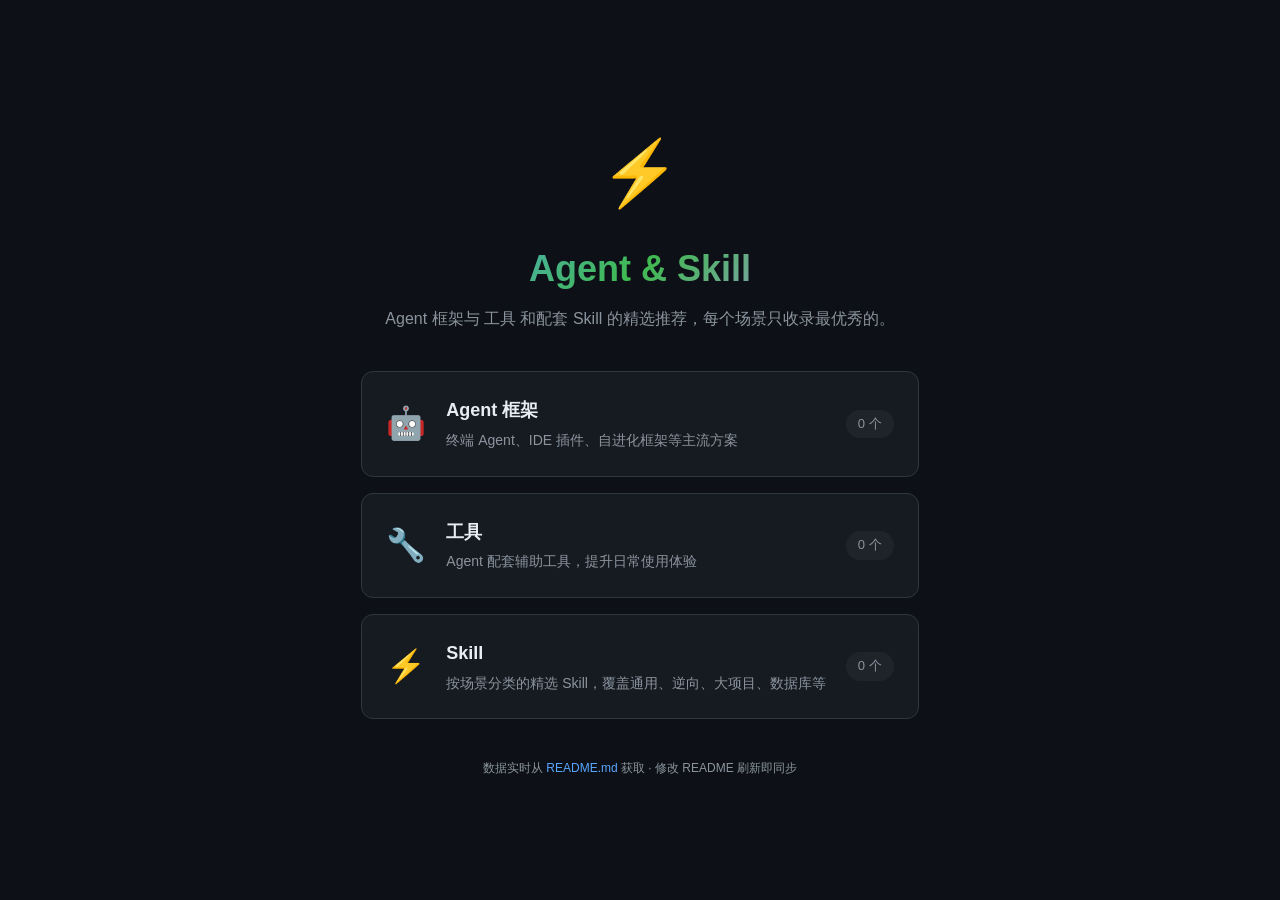
==== docs/index.html @ 2a7bddf1 "feat: init curated agent & skill list with auto-generated GitHub Pages 精选 AI Agent 框架、工具与 Skill 清单，支" ====
<!DOCTYPE html>
<html lang="zh-CN">
<head>
  <meta charset="UTF-8">
  <meta name="viewport" content="width=device-width, initial-scale=1.0">
  <title>Agent & Skill 精选清单</title>
  <link rel="icon" href="data:image/svg+xml,<svg xmlns='http://www.w3.org/2000/svg' viewBox='0 0 100 100'><text y='.9em' font-size='90'>⚡</text></svg>">
  <style>
    :root {
      --bg: #0d1117; --bg-card: #161b22; --border: #30363d;
      --text: #e6edf3; --text-muted: #8b949e; --accent: #58a6ff;
      --accent-green: #3fb950; --accent-purple: #bc8cff;
    }
    * { margin: 0; padding: 0; box-sizing: border-box; }
    body {
      font-family: -apple-system, BlinkMacSystemFont, 'Segoe UI', 'Noto Sans SC', sans-serif;
      background: var(--bg); color: var(--text); line-height: 1.6;
      min-height: 100vh; display: flex; align-items: center; justify-content: center;
    }
    .container { max-width: 720px; padding: 40px 24px; text-align: center; }
    .hero-icon { font-size: 64px; margin-bottom: 16px; }
    h1 {
      font-size: 36px; font-weight: 700; margin-bottom: 8px;
      background: linear-gradient(135deg, var(--accent), var(--accent-green), var(--accent-purple));
      -webkit-background-clip: text; -webkit-text-fill-color: transparent;
    }
    .subtitle { color: var(--text-muted); font-size: 16px; margin-bottom: 40px; }
    .cards { display: flex; flex-direction: column; gap: 16px; }
    .card {
      display: flex; align-items: center; gap: 20px; padding: 24px;
      background: var(--bg-card); border: 1px solid var(--border);
      border-radius: 12px; text-decoration: none; color: var(--text);
      transition: all 0.2s; text-align: left;
    }
    .card:hover {
      border-color: var(--accent); transform: translateY(-2px);
      box-shadow: 0 8px 24px rgba(88,166,255,0.1);
    }
    .card-icon { font-size: 32px; flex-shrink: 0; }
    .card-body h2 { font-size: 18px; font-weight: 600; margin-bottom: 4px; }
    .card-body p { font-size: 14px; color: var(--text-muted); }
    .card-count {
      margin-left: auto; padding: 4px 12px; border-radius: 20px;
      font-size: 13px; font-weight: 500; color: var(--text-muted);
      background: rgba(255,255,255,0.04); white-space: nowrap;
    }
    .footer {
      margin-top: 40px; font-size: 12px; color: var(--text-muted);
    }
    .footer a { color: var(--accent); text-decoration: none; }
    .footer a:hover { text-decoration: underline; }
    .error {
      padding: 20px; text-align: center; color: #f85149;
      background: rgba(248,81,73,0.1); border-radius: 8px; margin-bottom: 16px;
    }
  </style>
</head>
<body>
  <div class="container">
    <div class="hero-icon">⚡</div>
    <h1>Agent &amp; Skill</h1>
    <p class="subtitle">Agent 框架与 工具 和配套 Skill 的精选推荐，每个场景只收录最优秀的。</p>
    <div class="cards">
      <a href="agent.html" class="card" id="card-agent">
        <span class="card-icon">🤖</span>
        <div class="card-body">
          <h2>Agent 框架</h2>
          <p>终端 Agent、IDE 插件、自进化框架等主流方案</p>
        </div>
        <span class="card-count" id="count-agent">...</span>
      </a>
      <a href="tools.html" class="card" id="card-tools">
        <span class="card-icon">🔧</span>
        <div class="card-body">
          <h2>工具</h2>
          <p>Agent 配套辅助工具，提升日常使用体验</p>
        </div>
        <span class="card-count" id="count-tools">...</span>
      </a>
      <a href="skills.html" class="card" id="card-skills">
        <span class="card-icon">⚡</span>
        <div class="card-body">
          <h2>Skill</h2>
          <p>按场景分类的精选 Skill，覆盖通用、逆向、大项目、数据库等</p>
        </div>
        <span class="card-count" id="count-skills">...</span>
      </a>
    </div>
    <div class="footer">
      数据实时从 <a href="https://raw.githubusercontent.com/68110923/agent-skill/main/README.md">README.md</a> 获取 · 修改 README 刷新即同步
    </div>
  </div>
  <div id="error-msg" class="error" style="display:none"></div>
  <script>
// ===== Markdown 表格解析引擎 =====
function parseTables(markdown) {
  const tables = [];
  const lines = markdown.split('\n');
  let i = 0;
  while (i < lines.length) {
    if (lines[i].startsWith('## ')) {
      const sectionTitle = lines[i].replace('## ', '').trim();
      i++;
      // 查找下一个表格
      while (i < lines.length) {
        if (lines[i].trim().startsWith('|') && lines[i+1] && lines[i+1].includes('---')) {
          const header = lines[i].split('|').filter(c => c.trim()).map(c => c.trim());
          const rows = [];
          let j = i + 2;
          while (j < lines.length && lines[j].trim().startsWith('|')) {
            const cells = lines[j].split('|').filter(c => c.trim());
            if (cells.length >= header.length) {
              rows.push(cells.map(c => {
                const link = c.trim().match(/\[([^\]]+)\]\(([^)]+)\)/);
                return link ? { text: link[1], url: link[2] } : { text: c.trim(), url: null };
              }));
            }
            j++;
          }
          tables.push({ section: sectionTitle, header, rows });
          i = j;
          break;
        }
        i++;
      }
    } else { i++; }
  }
  return tables;
}

function renderTable(header, rows, linkColIndex = 1) {
  if (!rows.length) return '<tr><td colspan="99" class="empty">暂无数据</td></tr>';
  return rows.map(row => {
    const cols = row.map((cell, idx) => {
      if (idx === 0 && cell.url) {
        // 场景列（可能也带链接）
        return `<td class="scene-cell">${cell.url ? '<a href="' + cell.url + '" target="_blank" rel="noopener">' + esc(cell.text) + '</a>' : esc(cell.text)}</td>`;
      }
      if (idx === linkColIndex && cell.url) {
        return `<td><a href="${cell.url}" target="_blank" rel="noopener">${esc(cell.text)}</a></td>`;
      }
      return `<td>${esc(cell.text)}</td>`;
    }).join('');
    return '<tr>' + cols + '</tr>';
  }).join('\n');
}

function esc(s) {
  const d = document.createElement('div');
  d.textContent = s;
  return d.innerHTML;
}

// ===== 数据加载 =====
async function loadData() {
  try {
    const res = await fetch('https://raw.githubusercontent.com/68110923/agent-skill/main/README.md');
    if (!res.ok) throw new Error('HTTP ' + res.status);
    const md = await res.text();
    return parseTables(md);
  } catch (e) {
    document.getElementById('error-msg').textContent =
      '⚠️ 无法加载 README.md：' + e.message;
    return [];
  }
}

async function init() {
  const errEl = document.getElementById('error-msg');
  const tables = await loadData();
  const sectionMap = { 'Agent 框架': 'agent', '工具': 'tools', 'Skill': 'skills' };
  for (const [sec, key] of Object.entries(sectionMap)) {
    const t = tables.find(t => t.section.startsWith(sec));
    document.getElementById('count-' + key).textContent =
      (t && t.rows.length) ? t.rows.length + ' 个' : '0 个';
  }
}
init();
  </script>
</body>
</html>
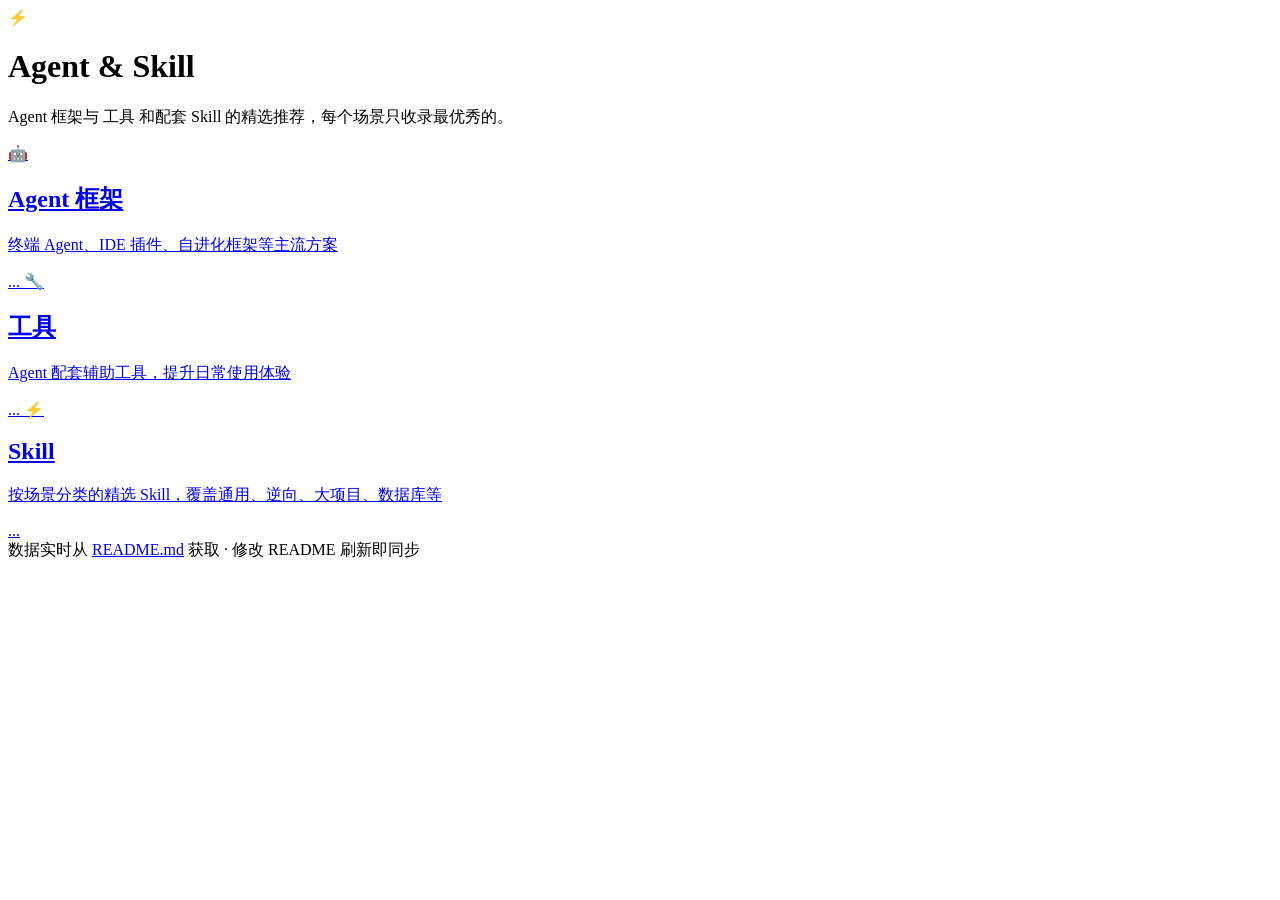
==== commit 2ebb8980: "1" ====
--- a/docs/index.html
+++ b/docs/index.html
@@ -5,84 +5,27 @@
   <meta name="viewport" content="width=device-width, initial-scale=1.0">
   <title>Agent & Skill 精选清单</title>
   <link rel="icon" href="data:image/svg+xml,<svg xmlns='http://www.w3.org/2000/svg' viewBox='0 0 100 100'><text y='.9em' font-size='90'>⚡</text></svg>">
-  <style>
-    :root {
-      --bg: #0d1117; --bg-card: #161b22; --border: #30363d;
-      --text: #e6edf3; --text-muted: #8b949e; --accent: #58a6ff;
-      --accent-green: #3fb950; --accent-purple: #bc8cff;
-    }
-    * { margin: 0; padding: 0; box-sizing: border-box; }
-    body {
-      font-family: -apple-system, BlinkMacSystemFont, 'Segoe UI', 'Noto Sans SC', sans-serif;
-      background: var(--bg); color: var(--text); line-height: 1.6;
-      min-height: 100vh; display: flex; align-items: center; justify-content: center;
-    }
-    .container { max-width: 720px; padding: 40px 24px; text-align: center; }
-    .hero-icon { font-size: 64px; margin-bottom: 16px; }
-    h1 {
-      font-size: 36px; font-weight: 700; margin-bottom: 8px;
-      background: linear-gradient(135deg, var(--accent), var(--accent-green), var(--accent-purple));
-      -webkit-background-clip: text; -webkit-text-fill-color: transparent;
-    }
-    .subtitle { color: var(--text-muted); font-size: 16px; margin-bottom: 40px; }
-    .cards { display: flex; flex-direction: column; gap: 16px; }
-    .card {
-      display: flex; align-items: center; gap: 20px; padding: 24px;
-      background: var(--bg-card); border: 1px solid var(--border);
-      border-radius: 12px; text-decoration: none; color: var(--text);
-      transition: all 0.2s; text-align: left;
-    }
-    .card:hover {
-      border-color: var(--accent); transform: translateY(-2px);
-      box-shadow: 0 8px 24px rgba(88,166,255,0.1);
-    }
-    .card-icon { font-size: 32px; flex-shrink: 0; }
-    .card-body h2 { font-size: 18px; font-weight: 600; margin-bottom: 4px; }
-    .card-body p { font-size: 14px; color: var(--text-muted); }
-    .card-count {
-      margin-left: auto; padding: 4px 12px; border-radius: 20px;
-      font-size: 13px; font-weight: 500; color: var(--text-muted);
-      background: rgba(255,255,255,0.04); white-space: nowrap;
-    }
-    .footer {
-      margin-top: 40px; font-size: 12px; color: var(--text-muted);
-    }
-    .footer a { color: var(--accent); text-decoration: none; }
-    .footer a:hover { text-decoration: underline; }
-    .error {
-      padding: 20px; text-align: center; color: #f85149;
-      background: rgba(248,81,73,0.1); border-radius: 8px; margin-bottom: 16px;
-    }
-  </style>
+  <link rel="stylesheet" href="style.css">
 </head>
-<body>
+<body class="landing">
   <div class="container">
     <div class="hero-icon">⚡</div>
     <h1>Agent &amp; Skill</h1>
     <p class="subtitle">Agent 框架与 工具 和配套 Skill 的精选推荐，每个场景只收录最优秀的。</p>
     <div class="cards">
-      <a href="agent.html" class="card" id="card-agent">
+      <a href="agent.html" class="card">
         <span class="card-icon">🤖</span>
-        <div class="card-body">
-          <h2>Agent 框架</h2>
-          <p>终端 Agent、IDE 插件、自进化框架等主流方案</p>
-        </div>
+        <div class="card-body"><h2>Agent 框架</h2><p>终端 Agent、IDE 插件、自进化框架等主流方案</p></div>
         <span class="card-count" id="count-agent">...</span>
       </a>
-      <a href="tools.html" class="card" id="card-tools">
+      <a href="tools.html" class="card">
         <span class="card-icon">🔧</span>
-        <div class="card-body">
-          <h2>工具</h2>
-          <p>Agent 配套辅助工具，提升日常使用体验</p>
-        </div>
+        <div class="card-body"><h2>工具</h2><p>Agent 配套辅助工具，提升日常使用体验</p></div>
         <span class="card-count" id="count-tools">...</span>
       </a>
-      <a href="skills.html" class="card" id="card-skills">
+      <a href="skills.html" class="card">
         <span class="card-icon">⚡</span>
-        <div class="card-body">
-          <h2>Skill</h2>
-          <p>按场景分类的精选 Skill，覆盖通用、逆向、大项目、数据库等</p>
-        </div>
+        <div class="card-body"><h2>Skill</h2><p>按场景分类的精选 Skill，覆盖通用、逆向、大项目、数据库等</p></div>
         <span class="card-count" id="count-skills">...</span>
       </a>
     </div>
@@ -90,92 +33,17 @@
       数据实时从 <a href="https://raw.githubusercontent.com/68110923/agent-skill/main/README.md">README.md</a> 获取 · 修改 README 刷新即同步
     </div>
   </div>
-  <div id="error-msg" class="error" style="display:none"></div>
+  <div id="error-msg" class="error"></div>
+  <script src="app.js"></script>
   <script>
-// ===== Markdown 表格解析引擎 =====
-function parseTables(markdown) {
-  const tables = [];
-  const lines = markdown.split('\n');
-  let i = 0;
-  while (i < lines.length) {
-    if (lines[i].startsWith('## ')) {
-      const sectionTitle = lines[i].replace('## ', '').trim();
-      i++;
-      // 查找下一个表格
-      while (i < lines.length) {
-        if (lines[i].trim().startsWith('|') && lines[i+1] && lines[i+1].includes('---')) {
-          const header = lines[i].split('|').filter(c => c.trim()).map(c => c.trim());
-          const rows = [];
-          let j = i + 2;
-          while (j < lines.length && lines[j].trim().startsWith('|')) {
-            const cells = lines[j].split('|').filter(c => c.trim());
-            if (cells.length >= header.length) {
-              rows.push(cells.map(c => {
-                const link = c.trim().match(/\[([^\]]+)\]\(([^)]+)\)/);
-                return link ? { text: link[1], url: link[2] } : { text: c.trim(), url: null };
-              }));
-            }
-            j++;
-          }
-          tables.push({ section: sectionTitle, header, rows });
-          i = j;
-          break;
-        }
-        i++;
+    loadData().then(tables => {
+      const map = { 'Agent 框架': 'agent', '工具': 'tools', 'Skill': 'skills' };
+      for (const [sec, key] of Object.entries(map)) {
+        const t = tables.find(t => t.section.startsWith(sec));
+        document.getElementById('count-' + key).textContent =
+          (t && t.rows.length) ? t.rows.length + ' 个' : '0 个';
       }
-    } else { i++; }
-  }
-  return tables;
-}
-
-function renderTable(header, rows, linkColIndex = 1) {
-  if (!rows.length) return '<tr><td colspan="99" class="empty">暂无数据</td></tr>';
-  return rows.map(row => {
-    const cols = row.map((cell, idx) => {
-      if (idx === 0 && cell.url) {
-        // 场景列（可能也带链接）
-        return `<td class="scene-cell">${cell.url ? '<a href="' + cell.url + '" target="_blank" rel="noopener">' + esc(cell.text) + '</a>' : esc(cell.text)}</td>`;
-      }
-      if (idx === linkColIndex && cell.url) {
-        return `<td><a href="${cell.url}" target="_blank" rel="noopener">${esc(cell.text)}</a></td>`;
-      }
-      return `<td>${esc(cell.text)}</td>`;
-    }).join('');
-    return '<tr>' + cols + '</tr>';
-  }).join('\n');
-}
-
-function esc(s) {
-  const d = document.createElement('div');
-  d.textContent = s;
-  return d.innerHTML;
-}
-
-// ===== 数据加载 =====
-async function loadData() {
-  try {
-    const res = await fetch('https://raw.githubusercontent.com/68110923/agent-skill/main/README.md');
-    if (!res.ok) throw new Error('HTTP ' + res.status);
-    const md = await res.text();
-    return parseTables(md);
-  } catch (e) {
-    document.getElementById('error-msg').textContent =
-      '⚠️ 无法加载 README.md：' + e.message;
-    return [];
-  }
-}
-
-async function init() {
-  const errEl = document.getElementById('error-msg');
-  const tables = await loadData();
-  const sectionMap = { 'Agent 框架': 'agent', '工具': 'tools', 'Skill': 'skills' };
-  for (const [sec, key] of Object.entries(sectionMap)) {
-    const t = tables.find(t => t.section.startsWith(sec));
-    document.getElementById('count-' + key).textContent =
-      (t && t.rows.length) ? t.rows.length + ' 个' : '0 个';
-  }
-}
-init();
+    });
   </script>
 </body>
 </html>
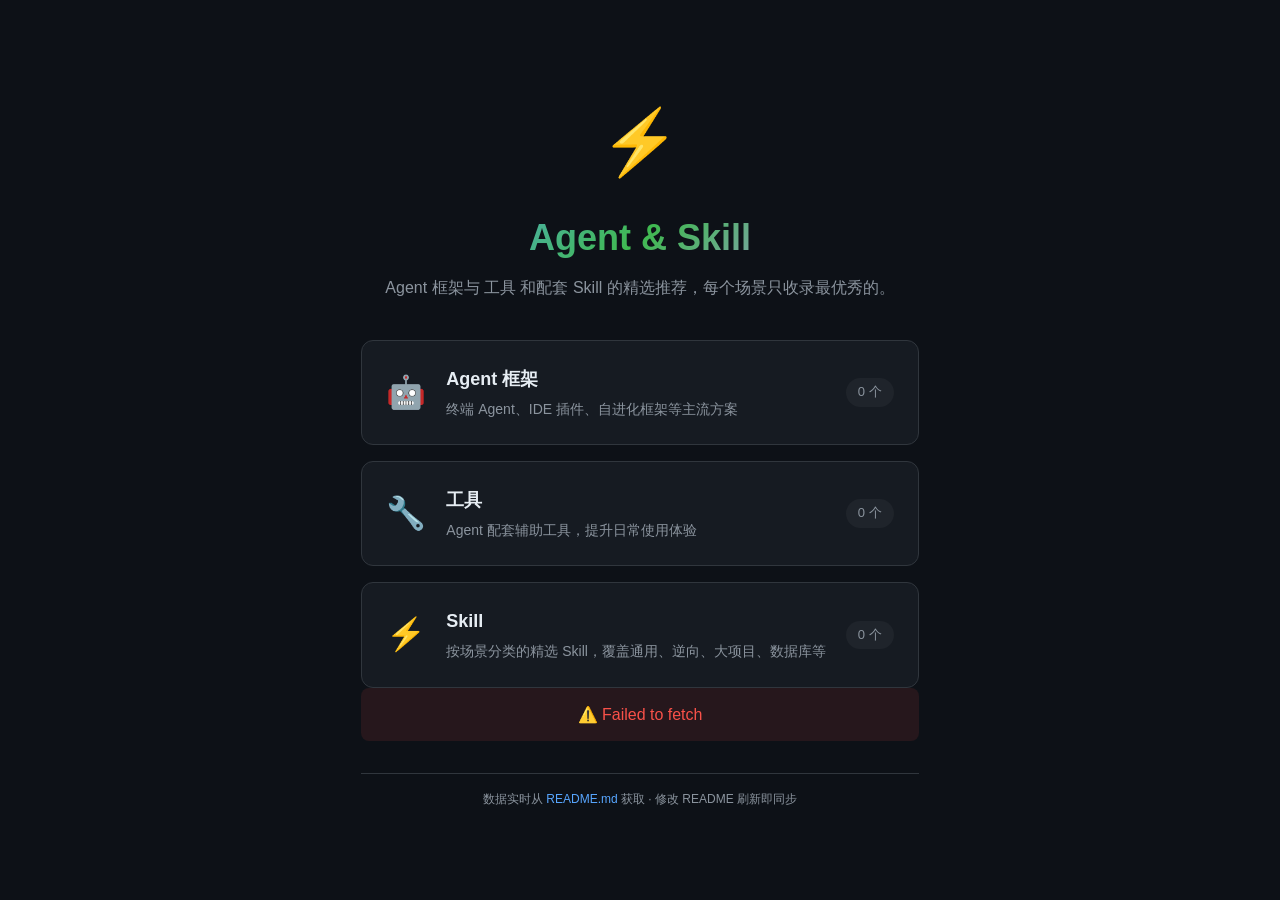
==== commit 0fab9b2a: "1" ====
--- a/docs/index.html
+++ b/docs/index.html
@@ -29,11 +29,12 @@
         <span class="card-count" id="count-skills">...</span>
       </a>
     </div>
+    <div id="error-msg" class="error"></div>
+    
     <div class="footer">
       数据实时从 <a href="https://raw.githubusercontent.com/68110923/agent-skill/main/README.md">README.md</a> 获取 · 修改 README 刷新即同步
     </div>
   </div>
-  <div id="error-msg" class="error"></div>
   <script src="app.js"></script>
   <script>
     loadData().then(tables => {
--- a/docs/style.css
+++ b/docs/style.css
@@ -0,0 +1,167 @@
+/* ===== Agent & Skill Pages - Shared Styles ===== */
+:root {
+  --bg: #0d1117;
+  --bg-card: #161b22;
+  --border: #30363d;
+  --text: #e6edf3;
+  --text-muted: #8b949e;
+  --accent: #58a6ff;
+  --accent-green: #3fb950;
+  --accent-purple: #bc8cff;
+}
+* { margin: 0; padding: 0; box-sizing: border-box; }
+body {
+  font-family: -apple-system, BlinkMacSystemFont, 'Segoe UI', 'Noto Sans SC', sans-serif;
+  background: var(--bg);
+  color: var(--text);
+  line-height: 1.6;
+  min-height: 100vh;
+}
+.container { max-width: 960px; margin: 0 auto; padding: 32px 20px; }
+
+/* Header */
+.header {
+  margin-bottom: 32px;
+  padding-bottom: 24px;
+  border-bottom: 1px solid var(--border);
+}
+.header h1 {
+  font-size: 28px;
+  font-weight: 600;
+  margin-bottom: 4px;
+  background: linear-gradient(135deg, var(--accent), var(--accent-green));
+  -webkit-background-clip: text;
+  -webkit-text-fill-color: transparent;
+}
+.header p { color: var(--text-muted); font-size: 14px; }
+
+/* Navigation */
+.nav { display: flex; gap: 8px; margin-bottom: 24px; flex-wrap: wrap; }
+.nav a {
+  padding: 8px 16px;
+  border-radius: 6px;
+  text-decoration: none;
+  font-size: 14px;
+  font-weight: 500;
+  color: var(--text-muted);
+  border: 1px solid var(--border);
+  transition: all 0.2s;
+}
+.nav a:hover { color: var(--text); border-color: var(--text-muted); }
+.nav a.active { color: #fff; background: var(--accent); border-color: var(--accent); }
+
+/* Table */
+.table-wrap {
+  background: var(--bg-card);
+  border: 1px solid var(--border);
+  border-radius: 8px;
+  overflow-x: auto;
+}
+table { width: 100%; border-collapse: collapse; min-width: 480px; }
+thead th {
+  text-align: left;
+  padding: 12px 16px;
+  font-size: 12px;
+  font-weight: 600;
+  text-transform: uppercase;
+  letter-spacing: 0.05em;
+  color: var(--text-muted);
+  background: rgba(255,255,255,0.03);
+  border-bottom: 1px solid var(--border);
+  white-space: nowrap;
+}
+tbody tr { border-bottom: 1px solid var(--border); transition: background 0.15s; }
+tbody tr:last-child { border-bottom: none; }
+tbody tr:hover { background: rgba(88,166,255,0.04); }
+tbody td { padding: 14px 16px; font-size: 14px; vertical-align: top; }
+a { color: var(--accent); text-decoration: none; }
+a:hover { text-decoration: underline; }
+
+/* States */
+.empty { padding: 40px; text-align: center; color: var(--text-muted); }
+.loading { padding: 40px; text-align: center; color: var(--text-muted); }
+.error {
+  padding: 14px 20px;
+  text-align: center;
+  color: #f85149;
+  background: rgba(248,81,73,0.1);
+  border-radius: 8px;
+  margin-bottom: 16px;
+  display: none;
+}
+
+/* Footer */
+.footer {
+  margin-top: 32px;
+  padding-top: 16px;
+  border-top: 1px solid var(--border);
+  text-align: center;
+  font-size: 12px;
+  color: var(--text-muted);
+}
+.footer a { color: var(--accent); text-decoration: none; }
+.footer a:hover { text-decoration: underline; }
+
+/* Scenario cell in skills table */
+.scene-cell { white-space: nowrap; font-weight: 500; }
+
+/* ===== Landing Page ===== */
+.landing {
+  display: flex;
+  align-items: center;
+  justify-content: center;
+  min-height: 100vh;
+}
+.landing .container { max-width: 720px; padding: 40px 24px; text-align: center; }
+.hero-icon { font-size: 64px; margin-bottom: 16px; }
+.landing h1 {
+  font-size: 36px;
+  font-weight: 700;
+  margin-bottom: 8px;
+  background: linear-gradient(135deg, var(--accent), var(--accent-green), var(--accent-purple));
+  -webkit-background-clip: text;
+  -webkit-text-fill-color: transparent;
+}
+.landing .subtitle { color: var(--text-muted); font-size: 16px; margin-bottom: 40px; }
+.cards { display: flex; flex-direction: column; gap: 16px; }
+.card {
+  display: flex;
+  align-items: center;
+  gap: 20px;
+  padding: 24px;
+  background: var(--bg-card);
+  border: 1px solid var(--border);
+  border-radius: 12px;
+  text-decoration: none;
+  color: var(--text);
+  transition: all 0.2s;
+  text-align: left;
+}
+.card:hover {
+  border-color: var(--accent);
+  transform: translateY(-2px);
+  box-shadow: 0 8px 24px rgba(88,166,255,0.1);
+}
+.card-icon { font-size: 32px; flex-shrink: 0; }
+.card-body h2 { font-size: 18px; font-weight: 600; margin-bottom: 4px; }
+.card-body p { font-size: 14px; color: var(--text-muted); }
+.card-count {
+  margin-left: auto;
+  padding: 4px 12px;
+  border-radius: 20px;
+  font-size: 13px;
+  font-weight: 500;
+  color: var(--text-muted);
+  background: rgba(255,255,255,0.04);
+  white-space: nowrap;
+}
+
+/* Responsive */
+@media (max-width: 640px) {
+  .container { padding: 16px 12px; }
+  tbody td { padding: 10px 12px; font-size: 13px; }
+  .cards { gap: 12px; }
+  .card { padding: 16px; gap: 14px; }
+  .landing h1 { font-size: 28px; }
+  .landing .subtitle { font-size: 14px; }
+}
